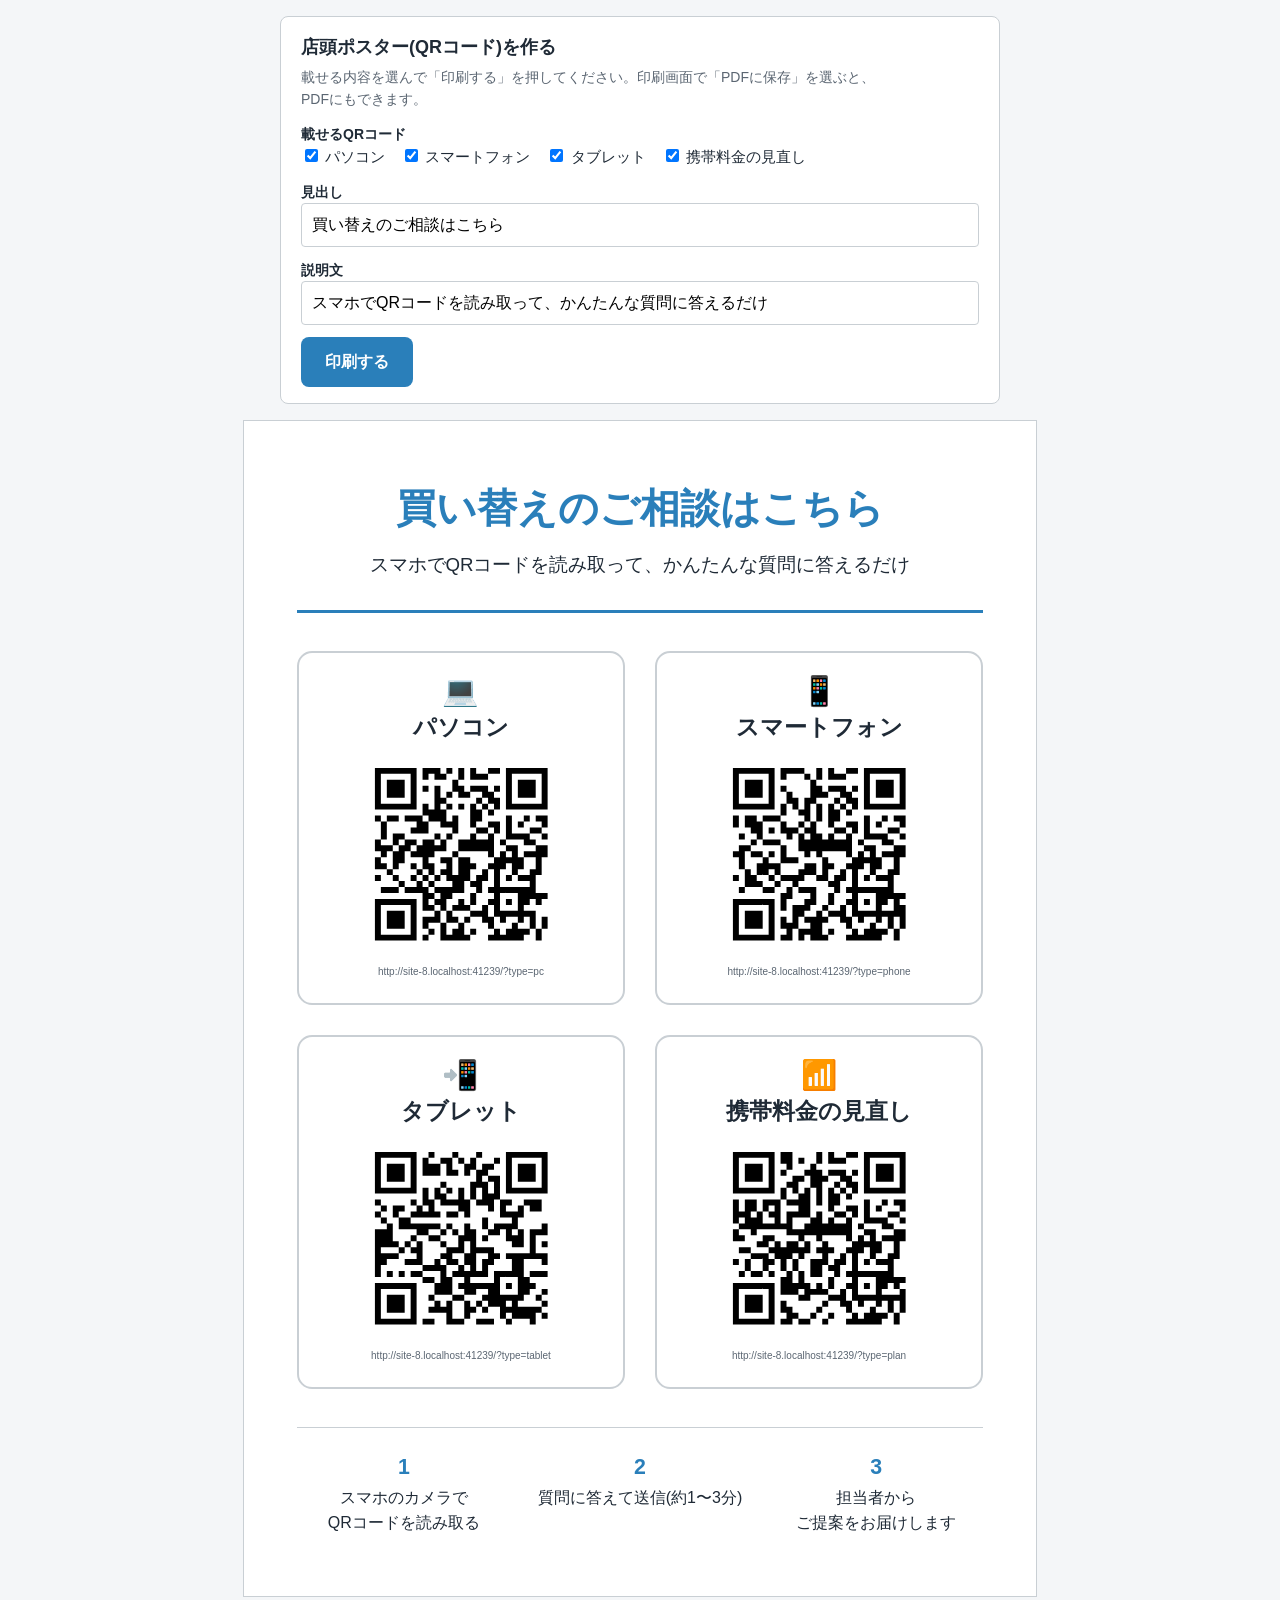
==== poster.html @ 4a958114 "入力のしやすさ・お店の運用と分析・見た目を改善 入力のしやすさ: - 1画面に1セクションずつ表示するステップ形式(次へ/戻る、ステップごとの入力チェック) - 進み具合に「ステップ n / m」と残" ====
<!doctype html>
<html lang="ja">
<head>
  <meta charset="utf-8">
  <meta name="viewport" content="width=device-width, initial-scale=1">
  <meta name="robots" content="noindex">
  <title>店頭ポスター(QRコード)</title>
  <style>
    :root { --accent: #2a7fba; --text: #1f2a36; --muted: #5b6672; --border: #c9cfd4; --bg: #f4f6f8; }
    * { box-sizing: border-box; }
    [hidden] { display: none !important; }
    body {
      margin: 0; background: var(--bg); color: var(--text);
      font-family: "Hiragino Kaku Gothic ProN", "Hiragino Sans", "Noto Sans JP", Meiryo, sans-serif;
      line-height: 1.6; word-break: keep-all; overflow-wrap: anywhere;
    }

    /* ----- 設定欄(印刷されません) ----- */
    .panel { max-width: 720px; margin: 16px auto; padding: 16px 20px; background: #fff; border: 1px solid var(--border); border-radius: 8px; }
    .panel h1 { margin: 0 0 4px; font-size: 18px; }
    .panel p { margin: 0 0 12px; font-size: 14px; color: var(--muted); }
    .panel fieldset { margin: 0 0 12px; padding: 0; border: none; }
    .panel legend { padding: 0; font-size: 14px; font-weight: bold; }
    .panel .checks { display: flex; flex-wrap: wrap; gap: 4px 16px; }
    .panel label { font-size: 15px; cursor: pointer; }
    .panel input[type="text"] { width: 100%; padding: 8px 10px; font: inherit; border: 1px solid var(--border); border-radius: 4px; }
    .panel button {
      padding: 12px 24px; font: inherit; font-weight: bold; color: #fff;
      background: var(--accent); border: none; border-radius: 8px; cursor: pointer;
    }

    /* ----- ポスター(A4たて) ----- */
    .poster {
      width: 210mm; max-width: calc(100% - 32px); min-height: 297mm;
      margin: 0 auto 32px; padding: 16mm 14mm; background: #fff;
      border: 1px solid var(--border); display: flex; flex-direction: column;
    }
    .poster-head { text-align: center; padding-bottom: 8mm; border-bottom: 3px solid var(--accent); }
    .poster-logo { display: block; max-height: 22mm; max-width: 60%; margin: 0 auto 4mm; object-fit: contain; }
    .poster-shop { margin: 0 0 2mm; font-size: 16pt; color: var(--muted); }
    .poster-title { margin: 0; font-size: 30pt; line-height: 1.35; color: var(--accent); }
    .poster-lead { margin: 4mm 0 0; font-size: 14pt; }
    .codes { flex: 1; display: grid; grid-template-columns: repeat(2, 1fr); gap: 8mm; align-content: center; padding: 10mm 0; }
    .codes.single { grid-template-columns: 1fr; }
    .code { text-align: center; padding: 6mm 4mm; border: 2px solid var(--border); border-radius: 4mm; break-inside: avoid; }
    .code-icon { font-size: 22pt; line-height: 1; }
    .code-name { margin: 1mm 0 3mm; font-size: 17pt; font-weight: bold; }
    .code svg { display: block; width: 52mm; height: 52mm; max-width: 100%; margin: 0 auto; }
    .codes.single .code svg { width: 90mm; height: 90mm; }
    .code-url { margin: 3mm 0 0; font-size: 7.5pt; color: var(--muted); word-break: break-all; }
    .steps { display: flex; justify-content: center; gap: 6mm; margin: 0; padding: 6mm 0 0; list-style: none; border-top: 1px solid var(--border); font-size: 12pt; }
    .steps li { flex: 1; text-align: center; }
    .steps strong { display: block; font-size: 16pt; color: var(--accent); }
    .poster-foot { margin: 5mm 0 0; text-align: center; font-size: 11pt; color: var(--muted); }

    @media (max-width: 640px) {
      .poster { padding: 24px 16px; min-height: 0; }
      .poster-title { font-size: 24px; }
      .poster-lead, .steps { font-size: 14px; }
      .codes { grid-template-columns: 1fr; }
      .steps { flex-direction: column; gap: 8px; }
    }

    @page { size: A4 portrait; margin: 0; }
    @media print {
      body { background: #fff; }
      .panel { display: none !important; }
      html, body { height: auto; }
      /* 用紙の高さより少しだけ小さくして、2ページ目にはみ出さないようにする */
      .poster { width: 210mm; max-width: none; height: 295mm; min-height: 0; margin: 0; border: none; overflow: hidden; break-after: avoid; }
      * { -webkit-print-color-adjust: exact; print-color-adjust: exact; }
    }
  </style>
</head>
<body>
  <!-- 設定欄(画面だけに表示され、印刷はされません) -->
  <div class="panel">
    <h1>店頭ポスター(QRコード)を作る</h1>
    <p>載せる内容を選んで「印刷する」を押してください。<wbr>印刷画面で「PDFに保存」を選ぶと、PDFにもできます。</p>
    <fieldset>
      <legend>載せるQRコード</legend>
      <div class="checks" id="formChecks"></div>
    </fieldset>
    <fieldset>
      <legend>見出し</legend>
      <input type="text" id="titleInput" maxlength="30" value="買い替えのご相談はこちら">
    </fieldset>
    <fieldset>
      <legend>説明文</legend>
      <input type="text" id="leadInput" maxlength="60" value="スマホでQRコードを読み取って、かんたんな質問に答えるだけ">
    </fieldset>
    <button type="button" id="printBtn">印刷する</button>
  </div>

  <!-- ポスター本体 -->
  <div class="poster">
    <div class="poster-head">
      <img class="poster-logo" id="logo" alt="" hidden>
      <p class="poster-shop" id="shop" hidden></p>
      <h2 class="poster-title" id="title"></h2>
      <p class="poster-lead" id="lead"></p>
    </div>
    <div class="codes" id="codes"></div>
    <ol class="steps">
      <li><strong>1</strong>スマホのカメラで<wbr>QRコードを読み取る</li>
      <li><strong>2</strong>質問に答えて送信<wbr>(約1〜3分)</li>
      <li><strong>3</strong>担当者から<wbr>ご提案をお届けします</li>
    </ol>
    <p class="poster-foot" id="foot" hidden></p>
  </div>

  <script src="config.js"></script>
  <script src="vendor/qrcode.js"></script>
  <script>
    (function () {
      "use strict";
      var config = window.HEARING_CONFIG || {};
      var $ = function (id) { return document.getElementById(id); };
      var FORMS = [
        { key: "pc", icon: "💻", name: "パソコン" },
        { key: "phone", icon: "📱", name: "スマートフォン" },
        { key: "tablet", icon: "📲", name: "タブレット" },
        { key: "plan", icon: "📶", name: "携帯料金の見直し" },
      ];
      // このページと同じ場所にある index.html を、QRコードの行き先にする
      var base = new URL("./", location.href).href;

      // お店の色・店名・ロゴ
      var color = /^#?([0-9a-f]{6})$/i.exec(String(config.BRAND_COLOR || "").trim());
      if (color) document.documentElement.style.setProperty("--accent", "#" + color[1]);
      if (config.SHOP_NAME) { $("shop").textContent = config.SHOP_NAME; $("shop").hidden = false; }
      if (config.LOGO_URL) {
        $("logo").src = config.LOGO_URL;
        $("logo").alt = config.SHOP_NAME || "";
        $("logo").hidden = false;
        $("logo").onerror = function () { $("logo").hidden = true; };
      }
      var foot = [config.SHOP_TEL ? "お電話でのご相談:" + config.SHOP_TEL : "", config.SHOP_HOURS ? "受付時間:" + config.SHOP_HOURS : ""].filter(String);
      if (foot.length) { $("foot").textContent = foot.join(" / "); $("foot").hidden = false; }

      FORMS.forEach(function (f) {
        var label = document.createElement("label");
        var box = document.createElement("input");
        box.type = "checkbox"; box.value = f.key; box.checked = true;
        box.addEventListener("change", render);
        label.appendChild(box);
        label.appendChild(document.createTextNode(" " + f.name));
        $("formChecks").appendChild(label);
      });

      function render() {
        $("title").textContent = $("titleInput").value;
        $("lead").textContent = $("leadInput").value;
        var picked = Array.prototype.filter.call(document.querySelectorAll("#formChecks input"), function (b) { return b.checked; })
          .map(function (b) { return b.value; });
        var codes = $("codes");
        codes.innerHTML = "";
        codes.className = "codes" + (picked.length === 1 ? " single" : "");
        FORMS.filter(function (f) { return picked.indexOf(f.key) !== -1; }).forEach(function (f) {
          var url = base + "?type=" + f.key;
          var qr = qrcode(0, "M");
          qr.addData(url);
          qr.make();
          var card = document.createElement("div");
          card.className = "code";
          card.innerHTML =
            '<div class="code-icon" aria-hidden="true">' + f.icon + "</div>" +
            '<p class="code-name"></p>' +
            qr.createSvgTag({ cellSize: 4, margin: 8, scalable: true }) +
            '<p class="code-url"></p>';
          card.querySelector(".code-name").textContent = f.name;
          card.querySelector(".code-url").textContent = url;
          card.querySelector("svg").setAttribute("role", "img");
          card.querySelector("svg").setAttribute("aria-label", f.name + "のヒアリングシートのQRコード");
          codes.appendChild(card);
        });
      }

      $("titleInput").addEventListener("input", render);
      $("leadInput").addEventListener("input", render);
      $("printBtn").addEventListener("click", function () { window.print(); });
      render();
    })();
  </script>
</body>
</html>
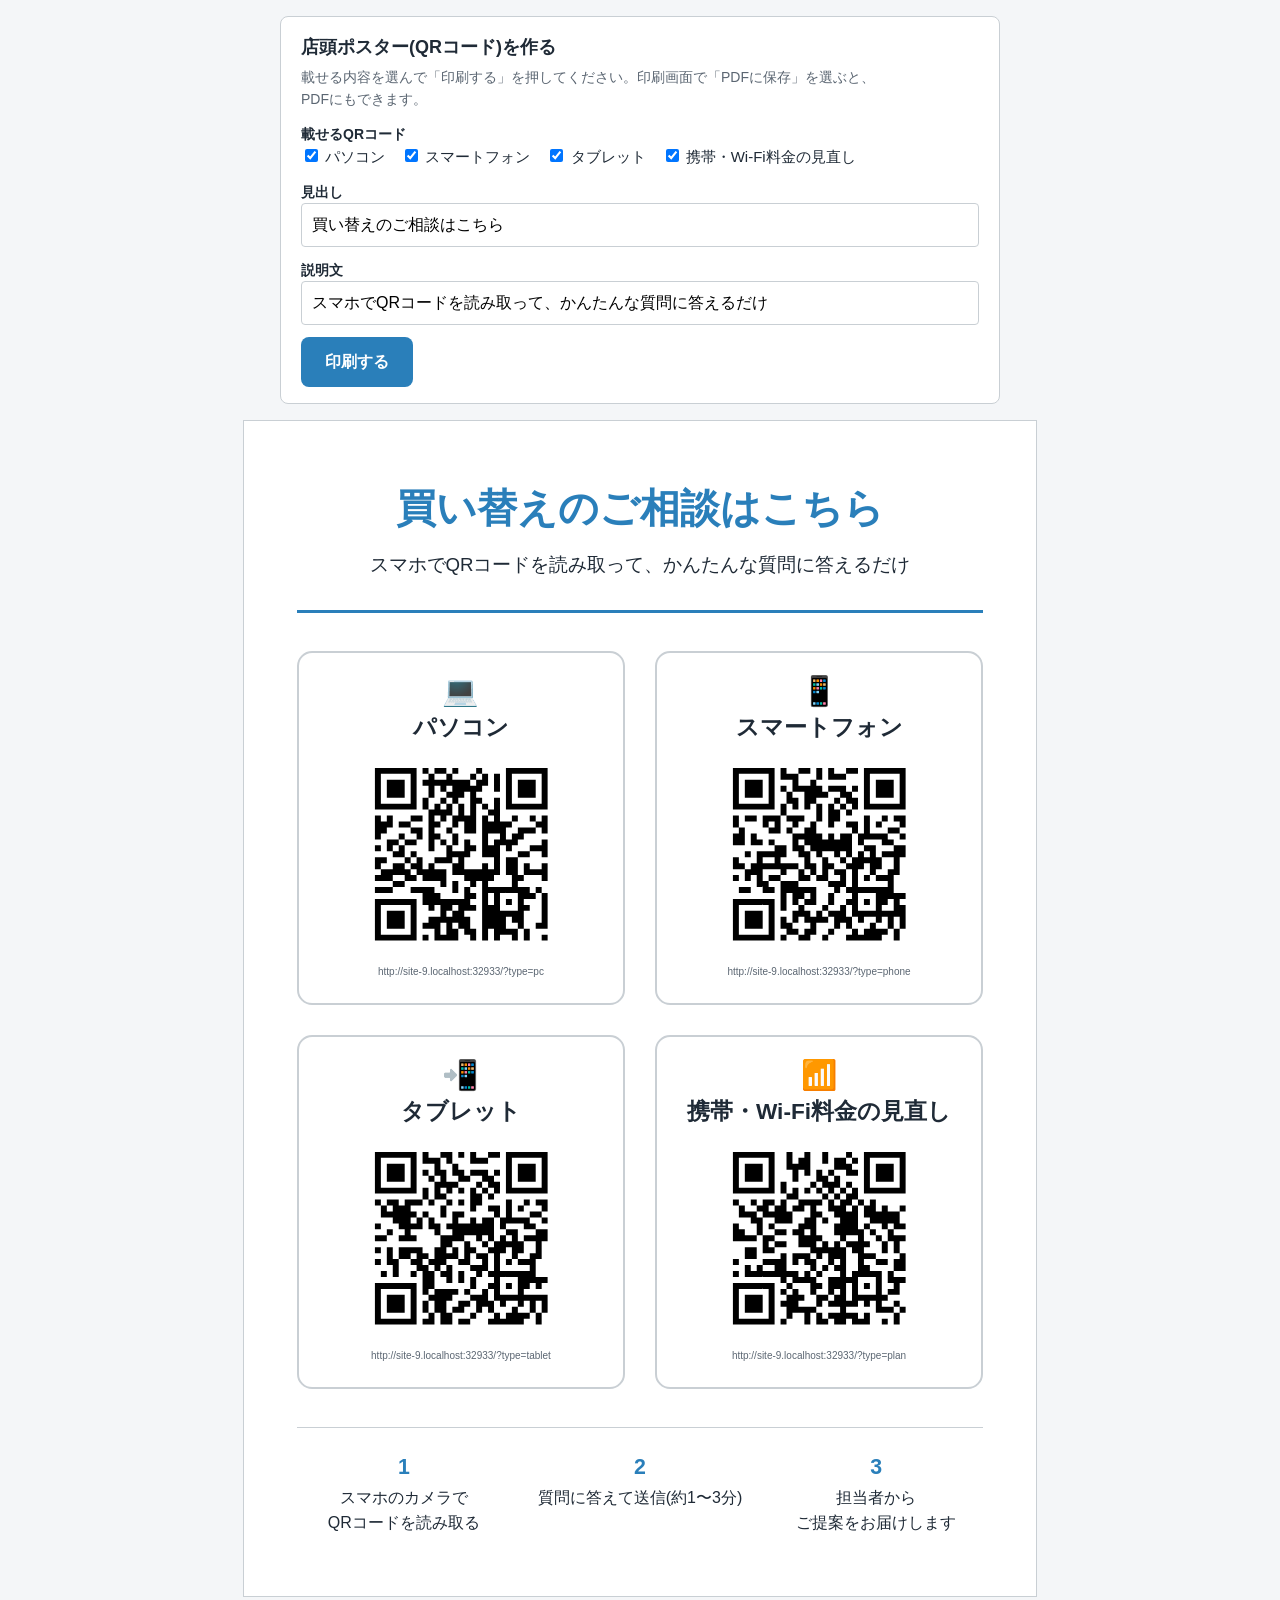
==== commit 83df18e2: "ほかの端末の買い替え・Wi-Fi料金の相談につなげる仕組みを追加 - 全シートに「ほかにも相談したいこと」(検討の時期つき)を追加 - 送信後、チェックした相談のヒアリングへ続けて進めるボタンを表示 " ====
--- a/poster.html
+++ b/poster.html
@@ -120,7 +120,7 @@
         { key: "pc", icon: "💻", name: "パソコン" },
         { key: "phone", icon: "📱", name: "スマートフォン" },
         { key: "tablet", icon: "📲", name: "タブレット" },
-        { key: "plan", icon: "📶", name: "携帯料金の見直し" },
+        { key: "plan", icon: "📶", name: "携帯・Wi-Fi料金の見直し" },
       ];
       // このページと同じ場所にある index.html を、QRコードの行き先にする
       var base = new URL("./", location.href).href;
